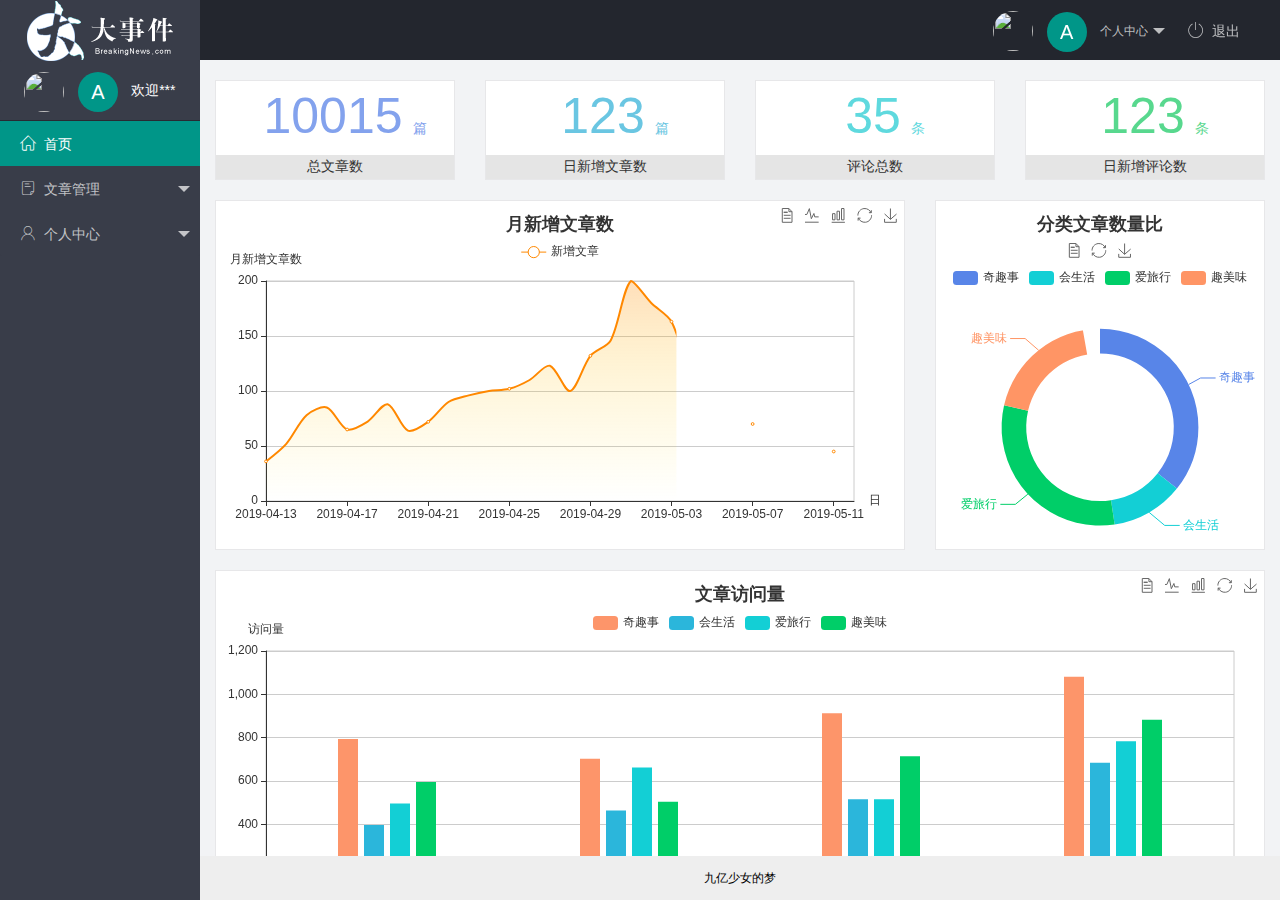
==== index.html @ 02c89bdb "初始化" ====
<!DOCTYPE html>
<html lang="en">

<head>
    <meta charset="UTF-8" />
    <meta http-equiv="X-UA-Compatible" content="IE=edge" />
    <meta name="viewport" content="width=device-width, initial-scale=1.0" />
    <title>Document</title>
    <link rel="stylesheet" href="/assets/lib/layui/css/layui.css" />
    <link rel="stylesheet" href="/assets/fonts/iconfont.css">
    <link rel="stylesheet" href="/assets/css/index.css">
</head>

<body>
    <div class="layui-layout layui-layout-admin">
        <div class="layui-header">
            <div class="layui-logo layui-hide-xs layui-bg-black">
                <img src="/assets/images/logo.png" alt="" />
            </div>

            <ul class="layui-nav layui-layout-right">
                <li class="layui-nav-item layui-hide layui-show-md-inline-block">
                    <!-- 右侧导航栏上面头像 -->
                    <a href="javascript:;" class="userinfo">
                        <img src="http://t.cn/RCzsdCq" class="layui-nav-img" />
                        <span class="text-avatar">A</span> 个人中心
                    </a>

                    <dl class="layui-nav-child">
                        <dd><a href="/user/user_info.html" target="fm">基本资料</a></dd>
                        <dd><a href="/user/user_avatar.html" target="fm">更换头像</a></dd>
                        <dd><a href="/user/user_pwd.html" target="fm">重置密码</a></dd>
                    </dl>
                </li>
                <li class="layui-nav-item" lay-header-event="menuRight" lay-unselect>
                    <a href="javascript:;" id="btnLogout"><span class="iconfont icon-tuichu"></span>退出</a>
                </li>
            </ul>
        </div>

        <div class="layui-side layui-bg-black">
            <div class="layui-side-scroll">
                <!-- 左侧导航区域（可配合layui已有的垂直导航） -->
                <ul class="layui-nav layui-nav-tree" lay-shrink="all">
                    <!-- 左侧侧边栏上面头像 -->
                    <div class="userinfo">
                        <img src="http://t.cn/RCzsdCq" class="layui-nav-img" />
                        <span class="text-avatar">A</span>
                        <span id="welcome">欢迎***</span>
                    </div>
                    <li class="layui-nav-item layui-this">
                        <a href="/home/dashboard.html" target="fm"><span class="iconfont icon-home"></span>首页</a>
                    </li>
                    <li class="layui-nav-item">
                        <a class="" href="javascript:;"><span class="iconfont icon-16"></span>文章管理</a>
                        <dl class="layui-nav-child">
                            <dd><a href="javascript:;"><i class="layui-icon layui-icon-app"></i>文章类别</a></dd>
                            <dd><a href="javascript:;"><i class="layui-icon layui-icon-app"></i>文章列表</a></dd>
                            <dd><a href="javascript:;"><i class="layui-icon layui-icon-app"></i>发布文章</a></dd>
                        </dl>
                    </li>
                    <li class="layui-nav-item">
                        <a href="javascript:;"><span class="iconfont icon-user"></span>个人中心</a>
                        <dl class="layui-nav-child">
                            <dd><a href="./user/user_info.html" target="fm"><i
                                        class="layui-icon layui-icon-app"></i>基本资料</a></dd>
                            <dd><a href="./user/user_avatar.html" target="fm"><i
                                        class="layui-icon layui-icon-app"></i>更换头像</a></dd>
                            <dd><a href="./user/user_pwd.html" target="fm"><i
                                        class="layui-icon layui-icon-app"></i>重置密码</a></dd>
                        </dl>
                    </li>
                </ul>
            </div>
        </div>

        <div class="layui-body">
            <!-- 内容主体区域 -->
            <iframe name="fm" src="/home/dashboard.html" frameborder="0"></iframe>
        </div>

        <div class="layui-footer">
            <!-- 底部固定区域 -->
            九亿少女的梦
        </div>
    </div>
    <script src="/assets/lib/layui/layui.all.js"></script>
    <script src="/assets/lib/jquery.js"></script>
    <script src="/assets/js/baseAPI.js"></script>
    <script src="/assets/js/index.js"></script>
</body>

</html>
---- assets/lib/layui/css/layui.css ----
/** layui-v2.5.5 MIT License By https://www.layui.com */
 .layui-inline,img{display:inline-block;vertical-align:middle}h1,h2,h3,h4,h5,h6{font-weight:400}.layui-edge,.layui-header,.layui-inline,.layui-main{position:relative}.layui-body,.layui-edge,.layui-elip{overflow:hidden}.layui-btn,.layui-edge,.layui-inline,img{vertical-align:middle}.layui-btn,.layui-disabled,.layui-icon,.layui-unselect{-moz-user-select:none;-webkit-user-select:none;-ms-user-select:none}.layui-elip,.layui-form-checkbox span,.layui-form-pane .layui-form-label{text-overflow:ellipsis;white-space:nowrap}.layui-breadcrumb,.layui-tree-btnGroup{visibility:hidden}blockquote,body,button,dd,div,dl,dt,form,h1,h2,h3,h4,h5,h6,input,li,ol,p,pre,td,textarea,th,ul{margin:0;padding:0;-webkit-tap-highlight-color:rgba(0,0,0,0)}a:active,a:hover{outline:0}img{border:none}li{list-style:none}table{border-collapse:collapse;border-spacing:0}h4,h5,h6{font-size:100%}button,input,optgroup,option,select,textarea{font-family:inherit;font-size:inherit;font-style:inherit;font-weight:inherit;outline:0}pre{white-space:pre-wrap;white-space:-moz-pre-wrap;white-space:-pre-wrap;white-space:-o-pre-wrap;word-wrap:break-word}body{line-height:24px;font:14px Helvetica Neue,Helvetica,PingFang SC,Tahoma,Arial,sans-serif}hr{height:1px;margin:10px 0;border:0;clear:both}a{color:#333;text-decoration:none}a:hover{color:#777}a cite{font-style:normal;*cursor:pointer}.layui-border-box,.layui-border-box *{box-sizing:border-box}.layui-box,.layui-box *{box-sizing:content-box}.layui-clear{clear:both;*zoom:1}.layui-clear:after{content:'\20';clear:both;*zoom:1;display:block;height:0}.layui-inline{*display:inline;*zoom:1}.layui-edge{display:inline-block;width:0;height:0;border-width:6px;border-style:dashed;border-color:transparent}.layui-edge-top{top:-4px;border-bottom-color:#999;border-bottom-style:solid}.layui-edge-right{border-left-color:#999;border-left-style:solid}.layui-edge-bottom{top:2px;border-top-color:#999;border-top-style:solid}.layui-edge-left{border-right-color:#999;border-right-style:solid}.layui-disabled,.layui-disabled:hover{color:#d2d2d2!important;cursor:not-allowed!important}.layui-circle{border-radius:100%}.layui-show{display:block!important}.layui-hide{display:none!important}@font-face{font-family:layui-icon;src:url(../font/iconfont.eot?v=250);src:url(../font/iconfont.eot?v=250#iefix) format('embedded-opentype'),url(../font/iconfont.woff2?v=250) format('woff2'),url(../font/iconfont.woff?v=250) format('woff'),url(../font/iconfont.ttf?v=250) format('truetype'),url(../font/iconfont.svg?v=250#layui-icon) format('svg')}.layui-icon{font-family:layui-icon!important;font-size:16px;font-style:normal;-webkit-font-smoothing:antialiased;-moz-osx-font-smoothing:grayscale}.layui-icon-reply-fill:before{content:"\e611"}.layui-icon-set-fill:before{content:"\e614"}.layui-icon-menu-fill:before{content:"\e60f"}.layui-icon-search:before{content:"\e615"}.layui-icon-share:before{content:"\e641"}.layui-icon-set-sm:before{content:"\e620"}.layui-icon-engine:before{content:"\e628"}.layui-icon-close:before{content:"\1006"}.layui-icon-close-fill:before{content:"\1007"}.layui-icon-chart-screen:before{content:"\e629"}.layui-icon-star:before{content:"\e600"}.layui-icon-circle-dot:before{content:"\e617"}.layui-icon-chat:before{content:"\e606"}.layui-icon-release:before{content:"\e609"}.layui-icon-list:before{content:"\e60a"}.layui-icon-chart:before{content:"\e62c"}.layui-icon-ok-circle:before{content:"\1005"}.layui-icon-layim-theme:before{content:"\e61b"}.layui-icon-table:before{content:"\e62d"}.layui-icon-right:before{content:"\e602"}.layui-icon-left:before{content:"\e603"}.layui-icon-cart-simple:before{content:"\e698"}.layui-icon-face-cry:before{content:"\e69c"}.layui-icon-face-smile:before{content:"\e6af"}.layui-icon-survey:before{content:"\e6b2"}.layui-icon-tree:before{content:"\e62e"}.layui-icon-upload-circle:before{content:"\e62f"}.layui-icon-add-circle:before{content:"\e61f"}.layui-icon-download-circle:before{content:"\e601"}.layui-icon-templeate-1:before{content:"\e630"}.layui-icon-util:before{content:"\e631"}.layui-icon-face-surprised:before{content:"\e664"}.layui-icon-edit:before{content:"\e642"}.layui-icon-speaker:before{content:"\e645"}.layui-icon-down:before{content:"\e61a"}.layui-icon-file:before{content:"\e621"}.layui-icon-layouts:before{content:"\e632"}.layui-icon-rate-half:before{content:"\e6c9"}.layui-icon-add-circle-fine:before{content:"\e608"}.layui-icon-prev-circle:before{content:"\e633"}.layui-icon-read:before{content:"\e705"}.layui-icon-404:before{content:"\e61c"}.layui-icon-carousel:before{content:"\e634"}.layui-icon-help:before{content:"\e607"}.layui-icon-code-circle:before{content:"\e635"}.layui-icon-water:before{content:"\e636"}.layui-icon-username:before{content:"\e66f"}.layui-icon-find-fill:before{content:"\e670"}.layui-icon-about:before{content:"\e60b"}.layui-icon-location:before{content:"\e715"}.layui-icon-up:before{content:"\e619"}.layui-icon-pause:before{content:"\e651"}.layui-icon-date:before{content:"\e637"}.layui-icon-layim-uploadfile:before{content:"\e61d"}.layui-icon-delete:before{content:"\e640"}.layui-icon-play:before{content:"\e652"}.layui-icon-top:before{content:"\e604"}.layui-icon-friends:before{content:"\e612"}.layui-icon-refresh-3:before{content:"\e9aa"}.layui-icon-ok:before{content:"\e605"}.layui-icon-layer:before{content:"\e638"}.layui-icon-face-smile-fine:before{content:"\e60c"}.layui-icon-dollar:before{content:"\e659"}.layui-icon-group:before{content:"\e613"}.layui-icon-layim-download:before{content:"\e61e"}.layui-icon-picture-fine:before{content:"\e60d"}.layui-icon-link:before{content:"\e64c"}.layui-icon-diamond:before{content:"\e735"}.layui-icon-log:before{content:"\e60e"}.layui-icon-rate-solid:before{content:"\e67a"}.layui-icon-fonts-del:before{content:"\e64f"}.layui-icon-unlink:before{content:"\e64d"}.layui-icon-fonts-clear:before{content:"\e639"}.layui-icon-triangle-r:before{content:"\e623"}.layui-icon-circle:before{content:"\e63f"}.layui-icon-radio:before{content:"\e643"}.layui-icon-align-center:before{content:"\e647"}.layui-icon-align-right:before{content:"\e648"}.layui-icon-align-left:before{content:"\e649"}.layui-icon-loading-1:before{content:"\e63e"}.layui-icon-return:before{content:"\e65c"}.layui-icon-fonts-strong:before{content:"\e62b"}.layui-icon-upload:before{content:"\e67c"}.layui-icon-dialogue:before{content:"\e63a"}.layui-icon-video:before{content:"\e6ed"}.layui-icon-headset:before{content:"\e6fc"}.layui-icon-cellphone-fine:before{content:"\e63b"}.layui-icon-add-1:before{content:"\e654"}.layui-icon-face-smile-b:before{content:"\e650"}.layui-icon-fonts-html:before{content:"\e64b"}.layui-icon-form:before{content:"\e63c"}.layui-icon-cart:before{content:"\e657"}.layui-icon-camera-fill:before{content:"\e65d"}.layui-icon-tabs:before{content:"\e62a"}.layui-icon-fonts-code:before{content:"\e64e"}.layui-icon-fire:before{content:"\e756"}.layui-icon-set:before{content:"\e716"}.layui-icon-fonts-u:before{content:"\e646"}.layui-icon-triangle-d:before{content:"\e625"}.layui-icon-tips:before{content:"\e702"}.layui-icon-picture:before{content:"\e64a"}.layui-icon-more-vertical:before{content:"\e671"}.layui-icon-flag:before{content:"\e66c"}.layui-icon-loading:before{content:"\e63d"}.layui-icon-fonts-i:before{content:"\e644"}.layui-icon-refresh-1:before{content:"\e666"}.layui-icon-rmb:before{content:"\e65e"}.layui-icon-home:before{content:"\e68e"}.layui-icon-user:before{content:"\e770"}.layui-icon-notice:before{content:"\e667"}.layui-icon-login-weibo:before{content:"\e675"}.layui-icon-voice:before{content:"\e688"}.layui-icon-upload-drag:before{content:"\e681"}.layui-icon-login-qq:before{content:"\e676"}.layui-icon-snowflake:before{content:"\e6b1"}.layui-icon-file-b:before{content:"\e655"}.layui-icon-template:before{content:"\e663"}.layui-icon-auz:before{content:"\e672"}.layui-icon-console:before{content:"\e665"}.layui-icon-app:before{content:"\e653"}.layui-icon-prev:before{content:"\e65a"}.layui-icon-website:before{content:"\e7ae"}.layui-icon-next:before{content:"\e65b"}.layui-icon-component:before{content:"\e857"}.layui-icon-more:before{content:"\e65f"}.layui-icon-login-wechat:before{content:"\e677"}.layui-icon-shrink-right:before{content:"\e668"}.layui-icon-spread-left:before{content:"\e66b"}.layui-icon-camera:before{content:"\e660"}.layui-icon-note:before{content:"\e66e"}.layui-icon-refresh:before{content:"\e669"}.layui-icon-female:before{content:"\e661"}.layui-icon-male:before{content:"\e662"}.layui-icon-password:before{content:"\e673"}.layui-icon-senior:before{content:"\e674"}.layui-icon-theme:before{content:"\e66a"}.layui-icon-tread:before{content:"\e6c5"}.layui-icon-praise:before{content:"\e6c6"}.layui-icon-star-fill:before{content:"\e658"}.layui-icon-rate:before{content:"\e67b"}.layui-icon-template-1:before{content:"\e656"}.layui-icon-vercode:before{content:"\e679"}.layui-icon-cellphone:before{content:"\e678"}.layui-icon-screen-full:before{content:"\e622"}.layui-icon-screen-restore:before{content:"\e758"}.layui-icon-cols:before{content:"\e610"}.layui-icon-export:before{content:"\e67d"}.layui-icon-print:before{content:"\e66d"}.layui-icon-slider:before{content:"\e714"}.layui-icon-addition:before{content:"\e624"}.layui-icon-subtraction:before{content:"\e67e"}.layui-icon-service:before{content:"\e626"}.layui-icon-transfer:before{content:"\e691"}.layui-main{width:1140px;margin:0 auto}.layui-header{z-index:1000;height:60px}.layui-header a:hover{transition:all .5s;-webkit-transition:all .5s}.layui-side{position:fixed;left:0;top:0;bottom:0;z-index:999;width:200px;overflow-x:hidden}.layui-side-scroll{position:relative;width:220px;height:100%;overflow-x:hidden}.layui-body{position:absolute;left:200px;right:0;top:0;bottom:0;z-index:998;width:auto;overflow-y:auto;box-sizing:border-box}.layui-layout-body{overflow:hidden}.layui-layout-admin .layui-header{background-color:#23262E}.layui-layout-admin .layui-side{top:60px;width:200px;overflow-x:hidden}.layui-layout-admin .layui-body{position:fixed;top:60px;bottom:44px}.layui-layout-admin .layui-main{width:auto;margin:0 15px}.layui-layout-admin .layui-footer{position:fixed;left:200px;right:0;bottom:0;height:44px;line-height:44px;padding:0 15px;background-color:#eee}.layui-layout-admin .layui-logo{position:absolute;left:0;top:0;width:200px;height:100%;line-height:60px;text-align:center;color:#009688;font-size:16px}.layui-layout-admin .layui-header .layui-nav{background:0 0}.layui-layout-left{position:absolute!important;left:200px;top:0}.layui-layout-right{position:absolute!important;right:0;top:0}.layui-container{position:relative;margin:0 auto;padding:0 15px;box-sizing:border-box}.layui-fluid{position:relative;margin:0 auto;padding:0 15px}.layui-row:after,.layui-row:before{content:'';display:block;clear:both}.layui-col-lg1,.layui-col-lg10,.layui-col-lg11,.layui-col-lg12,.layui-col-lg2,.layui-col-lg3,.layui-col-lg4,.layui-col-lg5,.layui-col-lg6,.layui-col-lg7,.layui-col-lg8,.layui-col-lg9,.layui-col-md1,.layui-col-md10,.layui-col-md11,.layui-col-md12,.layui-col-md2,.layui-col-md3,.layui-col-md4,.layui-col-md5,.layui-col-md6,.layui-col-md7,.layui-col-md8,.layui-col-md9,.layui-col-sm1,.layui-col-sm10,.layui-col-sm11,.layui-col-sm12,.layui-col-sm2,.layui-col-sm3,.layui-col-sm4,.layui-col-sm5,.layui-col-sm6,.layui-col-sm7,.layui-col-sm8,.layui-col-sm9,.layui-col-xs1,.layui-col-xs10,.layui-col-xs11,.layui-col-xs12,.layui-col-xs2,.layui-col-xs3,.layui-col-xs4,.layui-col-xs5,.layui-col-xs6,.layui-col-xs7,.layui-col-xs8,.layui-col-xs9{position:relative;display:block;box-sizing:border-box}.layui-col-xs1,.layui-col-xs10,.layui-col-xs11,.layui-col-xs12,.layui-col-xs2,.layui-col-xs3,.layui-col-xs4,.layui-col-xs5,.layui-col-xs6,.layui-col-xs7,.layui-col-xs8,.layui-col-xs9{float:left}.layui-col-xs1{width:8.33333333%}.layui-col-xs2{width:16.66666667%}.layui-col-xs3{width:25%}.layui-col-xs4{width:33.33333333%}.layui-col-xs5{width:41.66666667%}.layui-col-xs6{width:50%}.layui-col-xs7{width:58.33333333%}.layui-col-xs8{width:66.66666667%}.layui-col-xs9{width:75%}.layui-col-xs10{width:83.33333333%}.layui-col-xs11{width:91.66666667%}.layui-col-xs12{width:100%}.layui-col-xs-offset1{margin-left:8.33333333%}.layui-col-xs-offset2{margin-left:16.66666667%}.layui-col-xs-offset3{margin-left:25%}.layui-col-xs-offset4{margin-left:33.33333333%}.layui-col-xs-offset5{margin-left:41.66666667%}.layui-col-xs-offset6{margin-left:50%}.layui-col-xs-offset7{margin-left:58.33333333%}.layui-col-xs-offset8{margin-left:66.66666667%}.layui-col-xs-offset9{margin-left:75%}.layui-col-xs-offset10{margin-left:83.33333333%}.layui-col-xs-offset11{margin-left:91.66666667%}.layui-col-xs-offset12{margin-left:100%}@media screen and (max-width:768px){.layui-hide-xs{display:none!important}.layui-show-xs-block{display:block!important}.layui-show-xs-inline{display:inline!important}.layui-show-xs-inline-block{display:inline-block!important}}@media screen and (min-width:768px){.layui-container{width:750px}.layui-hide-sm{display:none!important}.layui-show-sm-block{display:block!important}.layui-show-sm-inline{display:inline!important}.layui-show-sm-inline-block{display:inline-block!important}.layui-col-sm1,.layui-col-sm10,.layui-col-sm11,.layui-col-sm12,.layui-col-sm2,.layui-col-sm3,.layui-col-sm4,.layui-col-sm5,.layui-col-sm6,.layui-col-sm7,.layui-col-sm8,.layui-col-sm9{float:left}.layui-col-sm1{width:8.33333333%}.layui-col-sm2{width:16.66666667%}.layui-col-sm3{width:25%}.layui-col-sm4{width:33.33333333%}.layui-col-sm5{width:41.66666667%}.layui-col-sm6{width:50%}.layui-col-sm7{width:58.33333333%}.layui-col-sm8{width:66.66666667%}.layui-col-sm9{width:75%}.layui-col-sm10{width:83.33333333%}.layui-col-sm11{width:91.66666667%}.layui-col-sm12{width:100%}.layui-col-sm-offset1{margin-left:8.33333333%}.layui-col-sm-offset2{margin-left:16.66666667%}.layui-col-sm-offset3{margin-left:25%}.layui-col-sm-offset4{margin-left:33.33333333%}.layui-col-sm-offset5{margin-left:41.66666667%}.layui-col-sm-offset6{margin-left:50%}.layui-col-sm-offset7{margin-left:58.33333333%}.layui-col-sm-offset8{margin-left:66.66666667%}.layui-col-sm-offset9{margin-left:75%}.layui-col-sm-offset10{margin-left:83.33333333%}.layui-col-sm-offset11{margin-left:91.66666667%}.layui-col-sm-offset12{margin-left:100%}}@media screen and (min-width:992px){.layui-container{width:970px}.layui-hide-md{display:none!important}.layui-show-md-block{display:block!important}.layui-show-md-inline{display:inline!important}.layui-show-md-inline-block{display:inline-block!important}.layui-col-md1,.layui-col-md10,.layui-col-md11,.layui-col-md12,.layui-col-md2,.layui-col-md3,.layui-col-md4,.layui-col-md5,.layui-col-md6,.layui-col-md7,.layui-col-md8,.layui-col-md9{float:left}.layui-col-md1{width:8.33333333%}.layui-col-md2{width:16.66666667%}.layui-col-md3{width:25%}.layui-col-md4{width:33.33333333%}.layui-col-md5{width:41.66666667%}.layui-col-md6{width:50%}.layui-col-md7{width:58.33333333%}.layui-col-md8{width:66.66666667%}.layui-col-md9{width:75%}.layui-col-md10{width:83.33333333%}.layui-col-md11{width:91.66666667%}.layui-col-md12{width:100%}.layui-col-md-offset1{margin-left:8.33333333%}.layui-col-md-offset2{margin-left:16.66666667%}.layui-col-md-offset3{margin-left:25%}.layui-col-md-offset4{margin-left:33.33333333%}.layui-col-md-offset5{margin-left:41.66666667%}.layui-col-md-offset6{margin-left:50%}.layui-col-md-offset7{margin-left:58.33333333%}.layui-col-md-offset8{margin-left:66.66666667%}.layui-col-md-offset9{margin-left:75%}.layui-col-md-offset10{margin-left:83.33333333%}.layui-col-md-offset11{margin-left:91.66666667%}.layui-col-md-offset12{margin-left:100%}}@media screen and (min-width:1200px){.layui-container{width:1170px}.layui-hide-lg{display:none!important}.layui-show-lg-block{display:block!important}.layui-show-lg-inline{display:inline!important}.layui-show-lg-inline-block{display:inline-block!important}.layui-col-lg1,.layui-col-lg10,.layui-col-lg11,.layui-col-lg12,.layui-col-lg2,.layui-col-lg3,.layui-col-lg4,.layui-col-lg5,.layui-col-lg6,.layui-col-lg7,.layui-col-lg8,.layui-col-lg9{float:left}.layui-col-lg1{width:8.33333333%}.layui-col-lg2{width:16.66666667%}.layui-col-lg3{width:25%}.layui-col-lg4{width:33.33333333%}.layui-col-lg5{width:41.66666667%}.layui-col-lg6{width:50%}.layui-col-lg7{width:58.33333333%}.layui-col-lg8{width:66.66666667%}.layui-col-lg9{width:75%}.layui-col-lg10{width:83.33333333%}.layui-col-lg11{width:91.66666667%}.layui-col-lg12{width:100%}.layui-col-lg-offset1{margin-left:8.33333333%}.layui-col-lg-offset2{margin-left:16.66666667%}.layui-col-lg-offset3{margin-left:25%}.layui-col-lg-offset4{margin-left:33.33333333%}.layui-col-lg-offset5{margin-left:41.66666667%}.layui-col-lg-offset6{margin-left:50%}.layui-col-lg-offset7{margin-left:58.33333333%}.layui-col-lg-offset8{margin-left:66.66666667%}.layui-col-lg-offset9{margin-left:75%}.layui-col-lg-offset10{margin-left:83.33333333%}.layui-col-lg-offset11{margin-left:91.66666667%}.layui-col-lg-offset12{margin-left:100%}}.layui-col-space1{margin:-.5px}.layui-col-space1>*{padding:.5px}.layui-col-space3{margin:-1.5px}.layui-col-space3>*{padding:1.5px}.layui-col-space5{margin:-2.5px}.layui-col-space5>*{padding:2.5px}.layui-col-space8{margin:-3.5px}.layui-col-space8>*{padding:3.5px}.layui-col-space10{margin:-5px}.layui-col-space10>*{padding:5px}.layui-col-space12{margin:-6px}.layui-col-space12>*{padding:6px}.layui-col-space15{margin:-7.5px}.layui-col-space15>*{padding:7.5px}.layui-col-space18{margin:-9px}.layui-col-space18>*{padding:9px}.layui-col-space20{margin:-10px}.layui-col-space20>*{padding:10px}.layui-col-space22{margin:-11px}.layui-col-space22>*{padding:11px}.layui-col-space25{margin:-12.5px}.layui-col-space25>*{padding:12.5px}.layui-col-space30{margin:-15px}.layui-col-space30>*{padding:15px}.layui-btn,.layui-input,.layui-select,.layui-textarea,.layui-upload-button{outline:0;-webkit-appearance:none;transition:all .3s;-webkit-transition:all .3s;box-sizing:border-box}.layui-elem-quote{margin-bottom:10px;padding:15px;line-height:22px;border-left:5px solid #009688;border-radius:0 2px 2px 0;background-color:#f2f2f2}.layui-quote-nm{border-style:solid;border-width:1px 1px 1px 5px;background:0 0}.layui-elem-field{margin-bottom:10px;padding:0;border-width:1px;border-style:solid}.layui-elem-field legend{margin-left:20px;padding:0 10px;font-size:20px;font-weight:300}.layui-field-title{margin:10px 0 20px;border-width:1px 0 0}.layui-field-box{padding:10px 15px}.layui-field-title .layui-field-box{padding:10px 0}.layui-progress{position:relative;height:6px;border-radius:20px;background-color:#e2e2e2}.layui-progress-bar{position:absolute;left:0;top:0;width:0;max-width:100%;height:6px;border-radius:20px;text-align:right;background-color:#5FB878;transition:all .3s;-webkit-transition:all .3s}.layui-progress-big,.layui-progress-big .layui-progress-bar{height:18px;line-height:18px}.layui-progress-text{position:relative;top:-20px;line-height:18px;font-size:12px;color:#666}.layui-progress-big .layui-progress-text{position:static;padding:0 10px;color:#fff}.layui-collapse{border-width:1px;border-style:solid;border-radius:2px}.layui-colla-content,.layui-colla-item{border-top-width:1px;border-top-style:solid}.layui-colla-item:first-child{border-top:none}.layui-colla-title{position:relative;height:42px;line-height:42px;padding:0 15px 0 35px;color:#333;background-color:#f2f2f2;cursor:pointer;font-size:14px;overflow:hidden}.layui-colla-content{display:none;padding:10px 15px;line-height:22px;color:#666}.layui-colla-icon{position:absolute;left:15px;top:0;font-size:14px}.layui-card{margin-bottom:15px;border-radius:2px;background-color:#fff;box-shadow:0 1px 2px 0 rgba(0,0,0,.05)}.layui-card:last-child{margin-bottom:0}.layui-card-header{position:relative;height:42px;line-height:42px;padding:0 15px;border-bottom:1px solid #f6f6f6;color:#333;border-radius:2px 2px 0 0;font-size:14px}.layui-bg-black,.layui-bg-blue,.layui-bg-cyan,.layui-bg-green,.layui-bg-orange,.layui-bg-red{color:#fff!important}.layui-card-body{position:relative;padding:10px 15px;line-height:24px}.layui-card-body[pad15]{padding:15px}.layui-card-body[pad20]{padding:20px}.layui-card-body .layui-table{margin:5px 0}.layui-card .layui-tab{margin:0}.layui-panel-window{position:relative;padding:15px;border-radius:0;border-top:5px solid #E6E6E6;background-color:#fff}.layui-auxiliar-moving{position:fixed;left:0;right:0;top:0;bottom:0;width:100%;height:100%;background:0 0;z-index:9999999999}.layui-form-label,.layui-form-mid,.layui-form-select,.layui-input-block,.layui-input-inline,.layui-textarea{position:relative}.layui-bg-red{background-color:#FF5722!important}.layui-bg-orange{background-color:#FFB800!important}.layui-bg-green{background-color:#009688!important}.layui-bg-cyan{background-color:#2F4056!important}.layui-bg-blue{background-color:#1E9FFF!important}.layui-bg-black{background-color:#393D49!important}.layui-bg-gray{background-color:#eee!important;color:#666!important}.layui-badge-rim,.layui-colla-content,.layui-colla-item,.layui-collapse,.layui-elem-field,.layui-form-pane .layui-form-item[pane],.layui-form-pane .layui-form-label,.layui-input,.layui-layedit,.layui-layedit-tool,.layui-quote-nm,.layui-select,.layui-tab-bar,.layui-tab-card,.layui-tab-title,.layui-tab-title .layui-this:after,.layui-textarea{border-color:#e6e6e6}.layui-timeline-item:before,hr{background-color:#e6e6e6}.layui-text{line-height:22px;font-size:14px;color:#666}.layui-text h1,.layui-text h2,.layui-text h3{font-weight:500;color:#333}.layui-text h1{font-size:30px}.layui-text h2{font-size:24px}.layui-text h3{font-size:18px}.layui-text a:not(.layui-btn){color:#01AAED}.layui-text a:not(.layui-btn):hover{text-decoration:underline}.layui-text ul{padding:5px 0 5px 15px}.layui-text ul li{margin-top:5px;list-style-type:disc}.layui-text em,.layui-word-aux{color:#999!important;padding:0 5px!important}.layui-btn{display:inline-block;height:38px;line-height:38px;padding:0 18px;background-color:#009688;color:#fff;white-space:nowrap;text-align:center;font-size:14px;border:none;border-radius:2px;cursor:pointer}.layui-btn:hover{opacity:.8;filter:alpha(opacity=80);color:#fff}.layui-btn:active{opacity:1;filter:alpha(opacity=100)}.layui-btn+.layui-btn{margin-left:10px}.layui-btn-container{font-size:0}.layui-btn-container .layui-btn{margin-right:10px;margin-bottom:10px}.layui-btn-container .layui-btn+.layui-btn{margin-left:0}.layui-table .layui-btn-container .layui-btn{margin-bottom:9px}.layui-btn-radius{border-radius:100px}.layui-btn .layui-icon{margin-right:3px;font-size:18px;vertical-align:bottom;vertical-align:middle\9}.layui-btn-primary{border:1px solid #C9C9C9;background-color:#fff;color:#555}.layui-btn-primary:hover{border-color:#009688;color:#333}.layui-btn-normal{background-color:#1E9FFF}.layui-btn-warm{background-color:#FFB800}.layui-btn-danger{background-color:#FF5722}.layui-btn-checked{background-color:#5FB878}.layui-btn-disabled,.layui-btn-disabled:active,.layui-btn-disabled:hover{border:1px solid #e6e6e6;background-color:#FBFBFB;color:#C9C9C9;cursor:not-allowed;opacity:1}.layui-btn-lg{height:44px;line-height:44px;padding:0 25px;font-size:16px}.layui-btn-sm{height:30px;line-height:30px;padding:0 10px;font-size:12px}.layui-btn-sm i{font-size:16px!important}.layui-btn-xs{height:22px;line-height:22px;padding:0 5px;font-size:12px}.layui-btn-xs i{font-size:14px!important}.layui-btn-group{display:inline-block;vertical-align:middle;font-size:0}.layui-btn-group .layui-btn{margin-left:0!important;margin-right:0!important;border-left:1px solid rgba(255,255,255,.5);border-radius:0}.layui-btn-group .layui-btn-primary{border-left:none}.layui-btn-group .layui-btn-primary:hover{border-color:#C9C9C9;color:#009688}.layui-btn-group .layui-btn:first-child{border-left:none;border-radius:2px 0 0 2px}.layui-btn-group .layui-btn-primary:first-child{border-left:1px solid #c9c9c9}.layui-btn-group .layui-btn:last-child{border-radius:0 2px 2px 0}.layui-btn-group .layui-btn+.layui-btn{margin-left:0}.layui-btn-group+.layui-btn-group{margin-left:10px}.layui-btn-fluid{width:100%}.layui-input,.layui-select,.layui-textarea{height:38px;line-height:1.3;line-height:38px\9;border-width:1px;border-style:solid;background-color:#fff;border-radius:2px}.layui-input::-webkit-input-placeholder,.layui-select::-webkit-input-placeholder,.layui-textarea::-webkit-input-placeholder{line-height:1.3}.layui-input,.layui-textarea{display:block;width:100%;padding-left:10px}.layui-input:hover,.layui-textarea:hover{border-color:#D2D2D2!important}.layui-input:focus,.layui-textarea:focus{border-color:#C9C9C9!important}.layui-textarea{min-height:100px;height:auto;line-height:20px;padding:6px 10px;resize:vertical}.layui-select{padding:0 10px}.layui-form input[type=checkbox],.layui-form input[type=radio],.layui-form select{display:none}.layui-form [lay-ignore]{display:initial}.layui-form-item{margin-bottom:15px;clear:both;*zoom:1}.layui-form-item:after{content:'\20';clear:both;*zoom:1;display:block;height:0}.layui-form-label{float:left;display:block;padding:9px 15px;width:80px;font-weight:400;line-height:20px;text-align:right}.layui-form-label-col{display:block;float:none;padding:9px 0;line-height:20px;text-align:left}.layui-form-item .layui-inline{margin-bottom:5px;margin-right:10px}.layui-input-block{margin-left:110px;min-height:36px}.layui-input-inline{display:inline-block;vertical-align:middle}.layui-form-item .layui-input-inline{float:left;width:190px;margin-right:10px}.layui-form-text .layui-input-inline{width:auto}.layui-form-mid{float:left;display:block;padding:9px 0!important;line-height:20px;margin-right:10px}.layui-form-danger+.layui-form-select .layui-input,.layui-form-danger:focus{border-color:#FF5722!important}.layui-form-select .layui-input{padding-right:30px;cursor:pointer}.layui-form-select .layui-edge{position:absolute;right:10px;top:50%;margin-top:-3px;cursor:pointer;border-width:6px;border-top-color:#c2c2c2;border-top-style:solid;transition:all .3s;-webkit-transition:all .3s}.layui-form-select dl{display:none;position:absolute;left:0;top:42px;padding:5px 0;z-index:899;min-width:100%;border:1px solid #d2d2d2;max-height:300px;overflow-y:auto;background-color:#fff;border-radius:2px;box-shadow:0 2px 4px rgba(0,0,0,.12);box-sizing:border-box}.layui-form-select dl dd,.layui-form-select dl dt{padding:0 10px;line-height:36px;white-space:nowrap;overflow:hidden;text-overflow:ellipsis}.layui-form-select dl dt{font-size:12px;color:#999}.layui-form-select dl dd{cursor:pointer}.layui-form-select dl dd:hover{background-color:#f2f2f2;-webkit-transition:.5s all;transition:.5s all}.layui-form-select .layui-select-group dd{padding-left:20px}.layui-form-select dl dd.layui-select-tips{padding-left:10px!important;color:#999}.layui-form-select dl dd.layui-this{background-color:#5FB878;color:#fff}.layui-form-checkbox,.layui-form-select dl dd.layui-disabled{background-color:#fff}.layui-form-selected dl{display:block}.layui-form-checkbox,.layui-form-checkbox *,.layui-form-switch{display:inline-block;vertical-align:middle}.layui-form-selected .layui-edge{margin-top:-9px;-webkit-transform:rotate(180deg);transform:rotate(180deg);margin-top:-3px\9}:root .layui-form-selected .layui-edge{margin-top:-9px\0/IE9}.layui-form-selectup dl{top:auto;bottom:42px}.layui-select-none{margin:5px 0;text-align:center;color:#999}.layui-select-disabled .layui-disabled{border-color:#eee!important}.layui-select-disabled .layui-edge{border-top-color:#d2d2d2}.layui-form-checkbox{position:relative;height:30px;line-height:30px;margin-right:10px;padding-right:30px;cursor:pointer;font-size:0;-webkit-transition:.1s linear;transition:.1s linear;box-sizing:border-box}.layui-form-checkbox span{padding:0 10px;height:100%;font-size:14px;border-radius:2px 0 0 2px;background-color:#d2d2d2;color:#fff;overflow:hidden}.layui-form-checkbox:hover span{background-color:#c2c2c2}.layui-form-checkbox i{position:absolute;right:0;top:0;width:30px;height:28px;border:1px solid #d2d2d2;border-left:none;border-radius:0 2px 2px 0;color:#fff;font-size:20px;text-align:center}.layui-form-checkbox:hover i{border-color:#c2c2c2;color:#c2c2c2}.layui-form-checked,.layui-form-checked:hover{border-color:#5FB878}.layui-form-checked span,.layui-form-checked:hover span{background-color:#5FB878}.layui-form-checked i,.layui-form-checked:hover i{color:#5FB878}.layui-form-item .layui-form-checkbox{margin-top:4px}.layui-form-checkbox[lay-skin=primary]{height:auto!important;line-height:normal!important;min-width:18px;min-height:18px;border:none!important;margin-right:0;padding-left:28px;padding-right:0;background:0 0}.layui-form-checkbox[lay-skin=primary] span{padding-left:0;padding-right:15px;line-height:18px;background:0 0;color:#666}.layui-form-checkbox[lay-skin=primary] i{right:auto;left:0;width:16px;height:16px;line-height:16px;border:1px solid #d2d2d2;font-size:12px;border-radius:2px;background-color:#fff;-webkit-transition:.1s linear;transition:.1s linear}.layui-form-checkbox[lay-skin=primary]:hover i{border-color:#5FB878;color:#fff}.layui-form-checked[lay-skin=primary] i{border-color:#5FB878!important;background-color:#5FB878;color:#fff}.layui-checkbox-disbaled[lay-skin=primary] span{background:0 0!important;color:#c2c2c2}.layui-checkbox-disbaled[lay-skin=primary]:hover i{border-color:#d2d2d2}.layui-form-item .layui-form-checkbox[lay-skin=primary]{margin-top:10px}.layui-form-switch{position:relative;height:22px;line-height:22px;min-width:35px;padding:0 5px;margin-top:8px;border:1px solid #d2d2d2;border-radius:20px;cursor:pointer;background-color:#fff;-webkit-transition:.1s linear;transition:.1s linear}.layui-form-switch i{position:absolute;left:5px;top:3px;width:16px;height:16px;border-radius:20px;background-color:#d2d2d2;-webkit-transition:.1s linear;transition:.1s linear}.layui-form-switch em{position:relative;top:0;width:25px;margin-left:21px;padding:0!important;text-align:center!important;color:#999!important;font-style:normal!important;font-size:12px}.layui-form-onswitch{border-color:#5FB878;background-color:#5FB878}.layui-checkbox-disbaled,.layui-checkbox-disbaled i{border-color:#e2e2e2!important}.layui-form-onswitch i{left:100%;margin-left:-21px;background-color:#fff}.layui-form-onswitch em{margin-left:5px;margin-right:21px;color:#fff!important}.layui-checkbox-disbaled span{background-color:#e2e2e2!important}.layui-checkbox-disbaled:hover i{color:#fff!important}[lay-radio]{display:none}.layui-form-radio,.layui-form-radio *{display:inline-block;vertical-align:middle}.layui-form-radio{line-height:28px;margin:6px 10px 0 0;padding-right:10px;cursor:pointer;font-size:0}.layui-form-radio *{font-size:14px}.layui-form-radio>i{margin-right:8px;font-size:22px;color:#c2c2c2}.layui-form-radio>i:hover,.layui-form-radioed>i{color:#5FB878}.layui-radio-disbaled>i{color:#e2e2e2!important}.layui-form-pane .layui-form-label{width:110px;padding:8px 15px;height:38px;line-height:20px;border-width:1px;border-style:solid;border-radius:2px 0 0 2px;text-align:center;background-color:#FBFBFB;overflow:hidden;box-sizing:border-box}.layui-form-pane .layui-input-inline{margin-left:-1px}.layui-form-pane .layui-input-block{margin-left:110px;left:-1px}.layui-form-pane .layui-input{border-radius:0 2px 2px 0}.layui-form-pane .layui-form-text .layui-form-label{float:none;width:100%;border-radius:2px;box-sizing:border-box;text-align:left}.layui-form-pane .layui-form-text .layui-input-inline{display:block;margin:0;top:-1px;clear:both}.layui-form-pane .layui-form-text .layui-input-block{margin:0;left:0;top:-1px}.layui-form-pane .layui-form-text .layui-textarea{min-height:100px;border-radius:0 0 2px 2px}.layui-form-pane .layui-form-checkbox{margin:4px 0 4px 10px}.layui-form-pane .layui-form-radio,.layui-form-pane .layui-form-switch{margin-top:6px;margin-left:10px}.layui-form-pane .layui-form-item[pane]{position:relative;border-width:1px;border-style:solid}.layui-form-pane .layui-form-item[pane] .layui-form-label{position:absolute;left:0;top:0;height:100%;border-width:0 1px 0 0}.layui-form-pane .layui-form-item[pane] .layui-input-inline{margin-left:110px}@media screen and (max-width:450px){.layui-form-item .layui-form-label{text-overflow:ellipsis;overflow:hidden;white-space:nowrap}.layui-form-item .layui-inline{display:block;margin-right:0;margin-bottom:20px;clear:both}.layui-form-item .layui-inline:after{content:'\20';clear:both;display:block;height:0}.layui-form-item .layui-input-inline{display:block;float:none;left:-3px;width:auto;margin:0 0 10px 112px}.layui-form-item .layui-input-inline+.layui-form-mid{margin-left:110px;top:-5px;padding:0}.layui-form-item .layui-form-checkbox{margin-right:5px;margin-bottom:5px}}.layui-layedit{border-width:1px;border-style:solid;border-radius:2px}.layui-layedit-tool{padding:3px 5px;border-bottom-width:1px;border-bottom-style:solid;font-size:0}.layedit-tool-fixed{position:fixed;top:0;border-top:1px solid #e2e2e2}.layui-layedit-tool .layedit-tool-mid,.layui-layedit-tool .layui-icon{display:inline-block;vertical-align:middle;text-align:center;font-size:14px}.layui-layedit-tool .layui-icon{position:relative;width:32px;height:30px;line-height:30px;margin:3px 5px;color:#777;cursor:pointer;border-radius:2px}.layui-layedit-tool .layui-icon:hover{color:#393D49}.layui-layedit-tool .layui-icon:active{color:#000}.layui-layedit-tool .layedit-tool-active{background-color:#e2e2e2;color:#000}.layui-layedit-tool .layui-disabled,.layui-layedit-tool .layui-disabled:hover{color:#d2d2d2;cursor:not-allowed}.layui-layedit-tool .layedit-tool-mid{width:1px;height:18px;margin:0 10px;background-color:#d2d2d2}.layedit-tool-html{width:50px!important;font-size:30px!important}.layedit-tool-b,.layedit-tool-code,.layedit-tool-help{font-size:16px!important}.layedit-tool-d,.layedit-tool-face,.layedit-tool-image,.layedit-tool-unlink{font-size:18px!important}.layedit-tool-image input{position:absolute;font-size:0;left:0;top:0;width:100%;height:100%;opacity:.01;filter:Alpha(opacity=1);cursor:pointer}.layui-layedit-iframe iframe{display:block;width:100%}#LAY_layedit_code{overflow:hidden}.layui-laypage{display:inline-block;*display:inline;*zoom:1;vertical-align:middle;margin:10px 0;font-size:0}.layui-laypage>a:first-child,.layui-laypage>a:first-child em{border-radius:2px 0 0 2px}.layui-laypage>a:last-child,.layui-laypage>a:last-child em{border-radius:0 2px 2px 0}.layui-laypage>:first-child{margin-left:0!important}.layui-laypage>:last-child{margin-right:0!important}.layui-laypage a,.layui-laypage button,.layui-laypage input,.layui-laypage select,.layui-laypage span{border:1px solid #e2e2e2}.layui-laypage a,.layui-laypage span{display:inline-block;*display:inline;*zoom:1;vertical-align:middle;padding:0 15px;height:28px;line-height:28px;margin:0 -1px 5px 0;background-color:#fff;color:#333;font-size:12px}.layui-flow-more a *,.layui-laypage input,.layui-table-view select[lay-ignore]{display:inline-block}.layui-laypage a:hover{color:#009688}.layui-laypage em{font-style:normal}.layui-laypage .layui-laypage-spr{color:#999;font-weight:700}.layui-laypage a{text-decoration:none}.layui-laypage .layui-laypage-curr{position:relative}.layui-laypage .layui-laypage-curr em{position:relative;color:#fff}.layui-laypage .layui-laypage-curr .layui-laypage-em{position:absolute;left:-1px;top:-1px;padding:1px;width:100%;height:100%;background-color:#009688}.layui-laypage-em{border-radius:2px}.layui-laypage-next em,.layui-laypage-prev em{font-family:Sim sun;font-size:16px}.layui-laypage .layui-laypage-count,.layui-laypage .layui-laypage-limits,.layui-laypage .layui-laypage-refresh,.layui-laypage .layui-laypage-skip{margin-left:10px;margin-right:10px;padding:0;border:none}.layui-laypage .layui-laypage-limits,.layui-laypage .layui-laypage-refresh{vertical-align:top}.layui-laypage .layui-laypage-refresh i{font-size:18px;cursor:pointer}.layui-laypage select{height:22px;padding:3px;border-radius:2px;cursor:pointer}.layui-laypage .layui-laypage-skip{height:30px;line-height:30px;color:#999}.layui-laypage button,.layui-laypage input{height:30px;line-height:30px;border-radius:2px;vertical-align:top;background-color:#fff;box-sizing:border-box}.layui-laypage input{width:40px;margin:0 10px;padding:0 3px;text-align:center}.layui-laypage input:focus,.layui-laypage select:focus{border-color:#009688!important}.layui-laypage button{margin-left:10px;padding:0 10px;cursor:pointer}.layui-table,.layui-table-view{margin:10px 0}.layui-flow-more{margin:10px 0;text-align:center;color:#999;font-size:14px}.layui-flow-more a{height:32px;line-height:32px}.layui-flow-more a *{vertical-align:top}.layui-flow-more a cite{padding:0 20px;border-radius:3px;background-color:#eee;color:#333;font-style:normal}.layui-flow-more a cite:hover{opacity:.8}.layui-flow-more a i{font-size:30px;color:#737383}.layui-table{width:100%;background-color:#fff;color:#666}.layui-table tr{transition:all .3s;-webkit-transition:all .3s}.layui-table th{text-align:left;font-weight:400}.layui-table tbody tr:hover,.layui-table thead tr,.layui-table-click,.layui-table-header,.layui-table-hover,.layui-table-mend,.layui-table-patch,.layui-table-tool,.layui-table-total,.layui-table-total tr,.layui-table[lay-even] tr:nth-child(even){background-color:#f2f2f2}.layui-table td,.layui-table th,.layui-table-col-set,.layui-table-fixed-r,.layui-table-grid-down,.layui-table-header,.layui-table-page,.layui-table-tips-main,.layui-table-tool,.layui-table-total,.layui-table-view,.layui-table[lay-skin=line],.layui-table[lay-skin=row]{border-width:1px;border-style:solid;border-color:#e6e6e6}.layui-table td,.layui-table th{position:relative;padding:9px 15px;min-height:20px;line-height:20px;font-size:14px}.layui-table[lay-skin=line] td,.layui-table[lay-skin=line] th{border-width:0 0 1px}.layui-table[lay-skin=row] td,.layui-table[lay-skin=row] th{border-width:0 1px 0 0}.layui-table[lay-skin=nob] td,.layui-table[lay-skin=nob] th{border:none}.layui-table img{max-width:100px}.layui-table[lay-size=lg] td,.layui-table[lay-size=lg] th{padding:15px 30px}.layui-table-view .layui-table[lay-size=lg] .layui-table-cell{height:40px;line-height:40px}.layui-table[lay-size=sm] td,.layui-table[lay-size=sm] th{font-size:12px;padding:5px 10px}.layui-table-view .layui-table[lay-size=sm] .layui-table-cell{height:20px;line-height:20px}.layui-table[lay-data]{display:none}.layui-table-box{position:relative;overflow:hidden}.layui-table-view .layui-table{position:relative;width:auto;margin:0}.layui-table-view .layui-table[lay-skin=line]{border-width:0 1px 0 0}.layui-table-view .layui-table[lay-skin=row]{border-width:0 0 1px}.layui-table-view .layui-table td,.layui-table-view .layui-table th{padding:5px 0;border-top:none;border-left:none}.layui-table-view .layui-table th.layui-unselect .layui-table-cell span{cursor:pointer}.layui-table-view .layui-table td{cursor:default}.layui-table-view .layui-table td[data-edit=text]{cursor:text}.layui-table-view .layui-form-checkbox[lay-skin=primary] i{width:18px;height:18px}.layui-table-view .layui-form-radio{line-height:0;padding:0}.layui-table-view .layui-form-radio>i{margin:0;font-size:20px}.layui-table-init{position:absolute;left:0;top:0;width:100%;height:100%;text-align:center;z-index:110}.layui-table-init .layui-icon{position:absolute;left:50%;top:50%;margin:-15px 0 0 -15px;font-size:30px;color:#c2c2c2}.layui-table-header{border-width:0 0 1px;overflow:hidden}.layui-table-header .layui-table{margin-bottom:-1px}.layui-table-tool .layui-inline[lay-event]{position:relative;width:26px;height:26px;padding:5px;line-height:16px;margin-right:10px;text-align:center;color:#333;border:1px solid #ccc;cursor:pointer;-webkit-transition:.5s all;transition:.5s all}.layui-table-tool .layui-inline[lay-event]:hover{border:1px solid #999}.layui-table-tool-temp{padding-right:120px}.layui-table-tool-self{position:absolute;right:17px;top:10px}.layui-table-tool .layui-table-tool-self .layui-inline[lay-event]{margin:0 0 0 10px}.layui-table-tool-panel{position:absolute;top:29px;left:-1px;padding:5px 0;min-width:150px;min-height:40px;border:1px solid #d2d2d2;text-align:left;overflow-y:auto;background-color:#fff;box-shadow:0 2px 4px rgba(0,0,0,.12)}.layui-table-cell,.layui-table-tool-panel li{overflow:hidden;text-overflow:ellipsis;white-space:nowrap}.layui-table-tool-panel li{padding:0 10px;line-height:30px;-webkit-transition:.5s all;transition:.5s all}.layui-table-tool-panel li .layui-form-checkbox[lay-skin=primary]{width:100%;padding-left:28px}.layui-table-tool-panel li:hover{background-color:#f2f2f2}.layui-table-tool-panel li .layui-form-checkbox[lay-skin=primary] i{position:absolute;left:0;top:0}.layui-table-tool-panel li .layui-form-checkbox[lay-skin=primary] span{padding:0}.layui-table-tool .layui-table-tool-self .layui-table-tool-panel{left:auto;right:-1px}.layui-table-col-set{position:absolute;right:0;top:0;width:20px;height:100%;border-width:0 0 0 1px;background-color:#fff}.layui-table-sort{width:10px;height:20px;margin-left:5px;cursor:pointer!important}.layui-table-sort .layui-edge{position:absolute;left:5px;border-width:5px}.layui-table-sort .layui-table-sort-asc{top:3px;border-top:none;border-bottom-style:solid;border-bottom-color:#b2b2b2}.layui-table-sort .layui-table-sort-asc:hover{border-bottom-color:#666}.layui-table-sort .layui-table-sort-desc{bottom:5px;border-bottom:none;border-top-style:solid;border-top-color:#b2b2b2}.layui-table-sort .layui-table-sort-desc:hover{border-top-color:#666}.layui-table-sort[lay-sort=asc] .layui-table-sort-asc{border-bottom-color:#000}.layui-table-sort[lay-sort=desc] .layui-table-sort-desc{border-top-color:#000}.layui-table-cell{height:28px;line-height:28px;padding:0 15px;position:relative;box-sizing:border-box}.layui-table-cell .layui-form-checkbox[lay-skin=primary]{top:-1px;padding:0}.layui-table-cell .layui-table-link{color:#01AAED}.laytable-cell-checkbox,.laytable-cell-numbers,.laytable-cell-radio,.laytable-cell-space{padding:0;text-align:center}.layui-table-body{position:relative;overflow:auto;margin-right:-1px;margin-bottom:-1px}.layui-table-body .layui-none{line-height:26px;padding:15px;text-align:center;color:#999}.layui-table-fixed{position:absolute;left:0;top:0;z-index:101}.layui-table-fixed .layui-table-body{overflow:hidden}.layui-table-fixed-l{box-shadow:0 -1px 8px rgba(0,0,0,.08)}.layui-table-fixed-r{left:auto;right:-1px;border-width:0 0 0 1px;box-shadow:-1px 0 8px rgba(0,0,0,.08)}.layui-table-fixed-r .layui-table-header{position:relative;overflow:visible}.layui-table-mend{position:absolute;right:-49px;top:0;height:100%;width:50px}.layui-table-tool{position:relative;z-index:890;width:100%;min-height:50px;line-height:30px;padding:10px 15px;border-width:0 0 1px}.layui-table-tool .layui-btn-container{margin-bottom:-10px}.layui-table-page,.layui-table-total{border-width:1px 0 0;margin-bottom:-1px;overflow:hidden}.layui-table-page{position:relative;width:100%;padding:7px 7px 0;height:41px;font-size:12px;white-space:nowrap}.layui-table-page>div{height:26px}.layui-table-page .layui-laypage{margin:0}.layui-table-page .layui-laypage a,.layui-table-page .layui-laypage span{height:26px;line-height:26px;margin-bottom:10px;border:none;background:0 0}.layui-table-page .layui-laypage a,.layui-table-page .layui-laypage span.layui-laypage-curr{padding:0 12px}.layui-table-page .layui-laypage span{margin-left:0;padding:0}.layui-table-page .layui-laypage .layui-laypage-prev{margin-left:-7px!important}.layui-table-page .layui-laypage .layui-laypage-curr .layui-laypage-em{left:0;top:0;padding:0}.layui-table-page .layui-laypage button,.layui-table-page .layui-laypage input{height:26px;line-height:26px}.layui-table-page .layui-laypage input{width:40px}.layui-table-page .layui-laypage button{padding:0 10px}.layui-table-page select{height:18px}.layui-table-patch .layui-table-cell{padding:0;width:30px}.layui-table-edit{position:absolute;left:0;top:0;width:100%;height:100%;padding:0 14px 1px;border-radius:0;box-shadow:1px 1px 20px rgba(0,0,0,.15)}.layui-table-edit:focus{border-color:#5FB878!important}select.layui-table-edit{padding:0 0 0 10px;border-color:#C9C9C9}.layui-table-view .layui-form-checkbox,.layui-table-view .layui-form-radio,.layui-table-view .layui-form-switch{top:0;margin:0;box-sizing:content-box}.layui-table-view .layui-form-checkbox{top:-1px;height:26px;line-height:26px}.layui-table-view .layui-form-checkbox i{height:26px}.layui-table-grid .layui-table-cell{overflow:visible}.layui-table-grid-down{position:absolute;top:0;right:0;width:26px;height:100%;padding:5px 0;border-width:0 0 0 1px;text-align:center;background-color:#fff;color:#999;cursor:pointer}.layui-table-grid-down .layui-icon{position:absolute;top:50%;left:50%;margin:-8px 0 0 -8px}.layui-table-grid-down:hover{background-color:#fbfbfb}body .layui-table-tips .layui-layer-content{background:0 0;padding:0;box-shadow:0 1px 6px rgba(0,0,0,.12)}.layui-table-tips-main{margin:-44px 0 0 -1px;max-height:150px;padding:8px 15px;font-size:14px;overflow-y:scroll;background-color:#fff;color:#666}.layui-table-tips-c{position:absolute;right:-3px;top:-13px;width:20px;height:20px;padding:3px;cursor:pointer;background-color:#666;border-radius:50%;color:#fff}.layui-table-tips-c:hover{background-color:#777}.layui-table-tips-c:before{position:relative;right:-2px}.layui-upload-file{display:none!important;opacity:.01;filter:Alpha(opacity=1)}.layui-upload-drag,.layui-upload-form,.layui-upload-wrap{display:inline-block}.layui-upload-list{margin:10px 0}.layui-upload-choose{padding:0 10px;color:#999}.layui-upload-drag{position:relative;padding:30px;border:1px dashed #e2e2e2;background-color:#fff;text-align:center;cursor:pointer;color:#999}.layui-upload-drag .layui-icon{font-size:50px;color:#009688}.layui-upload-drag[lay-over]{border-color:#009688}.layui-upload-iframe{position:absolute;width:0;height:0;border:0;visibility:hidden}.layui-upload-wrap{position:relative;vertical-align:middle}.layui-upload-wrap .layui-upload-file{display:block!important;position:absolute;left:0;top:0;z-index:10;font-size:100px;width:100%;height:100%;opacity:.01;filter:Alpha(opacity=1);cursor:pointer}.layui-transfer-active,.layui-transfer-box{display:inline-block;vertical-align:middle}.layui-transfer-box,.layui-transfer-header,.layui-transfer-search{border-width:0;border-style:solid;border-color:#e6e6e6}.layui-transfer-box{position:relative;border-width:1px;width:200px;height:360px;border-radius:2px;background-color:#fff}.layui-transfer-box .layui-form-checkbox{width:100%;margin:0!important}.layui-transfer-header{height:38px;line-height:38px;padding:0 10px;border-bottom-width:1px}.layui-transfer-search{position:relative;padding:10px;border-bottom-width:1px}.layui-transfer-search .layui-input{height:32px;padding-left:30px;font-size:12px}.layui-transfer-search .layui-icon-search{position:absolute;left:20px;top:50%;margin-top:-8px;color:#666}.layui-transfer-active{margin:0 15px}.layui-transfer-active .layui-btn{display:block;margin:0;padding:0 15px;background-color:#5FB878;border-color:#5FB878;color:#fff}.layui-transfer-active .layui-btn-disabled{background-color:#FBFBFB;border-color:#e6e6e6;color:#C9C9C9}.layui-transfer-active .layui-btn:first-child{margin-bottom:15px}.layui-transfer-active .layui-btn .layui-icon{margin:0;font-size:14px!important}.layui-transfer-data{padding:5px 0;overflow:auto}.layui-transfer-data li{height:32px;line-height:32px;padding:0 10px}.layui-transfer-data li:hover{background-color:#f2f2f2;transition:.5s all}.layui-transfer-data .layui-none{padding:15px 10px;text-align:center;color:#999}.layui-nav{position:relative;padding:0 20px;background-color:#393D49;color:#fff;border-radius:2px;font-size:0;box-sizing:border-box}.layui-nav *{font-size:14px}.layui-nav .layui-nav-item{position:relative;display:inline-block;*display:inline;*zoom:1;vertical-align:middle;line-height:60px}.layui-nav .layui-nav-item a{display:block;padding:0 20px;color:#fff;color:rgba(255,255,255,.7);transition:all .3s;-webkit-transition:all .3s}.layui-nav .layui-this:after,.layui-nav-bar,.layui-nav-tree .layui-nav-itemed:after{position:absolute;left:0;top:0;width:0;height:5px;background-color:#5FB878;transition:all .2s;-webkit-transition:all .2s}.layui-nav-bar{z-index:1000}.layui-nav .layui-nav-item a:hover,.layui-nav .layui-this a{color:#fff}.layui-nav .layui-this:after{content:'';top:auto;bottom:0;width:100%}.layui-nav-img{width:30px;height:30px;margin-right:10px;border-radius:50%}.layui-nav .layui-nav-more{content:'';width:0;height:0;border-style:solid dashed dashed;border-color:#fff transparent transparent;overflow:hidden;cursor:pointer;transition:all .2s;-webkit-transition:all .2s;position:absolute;top:50%;right:3px;margin-top:-3px;border-width:6px;border-top-color:rgba(255,255,255,.7)}.layui-nav .layui-nav-mored,.layui-nav-itemed>a .layui-nav-more{margin-top:-9px;border-style:dashed dashed solid;border-color:transparent transparent #fff}.layui-nav-child{display:none;position:absolute;left:0;top:65px;min-width:100%;line-height:36px;padding:5px 0;box-shadow:0 2px 4px rgba(0,0,0,.12);border:1px solid #d2d2d2;background-color:#fff;z-index:100;border-radius:2px;white-space:nowrap}.layui-nav .layui-nav-child a{color:#333}.layui-nav .layui-nav-child a:hover{background-color:#f2f2f2;color:#000}.layui-nav-child dd{position:relative}.layui-nav .layui-nav-child dd.layui-this a,.layui-nav-child dd.layui-this{background-color:#5FB878;color:#fff}.layui-nav-child dd.layui-this:after{display:none}.layui-nav-tree{width:200px;padding:0}.layui-nav-tree .layui-nav-item{display:block;width:100%;line-height:45px}.layui-nav-tree .layui-nav-item a{position:relative;height:45px;line-height:45px;text-overflow:ellipsis;overflow:hidden;white-space:nowrap}.layui-nav-tree .layui-nav-item a:hover{background-color:#4E5465}.layui-nav-tree .layui-nav-bar{width:5px;height:0;background-color:#009688}.layui-nav-tree .layui-nav-child dd.layui-this,.layui-nav-tree .layui-nav-child dd.layui-this a,.layui-nav-tree .layui-this,.layui-nav-tree .layui-this>a,.layui-nav-tree .layui-this>a:hover{background-color:#009688;color:#fff}.layui-nav-tree .layui-this:after{display:none}.layui-nav-itemed>a,.layui-nav-tree .layui-nav-title a,.layui-nav-tree .layui-nav-title a:hover{color:#fff!important}.layui-nav-tree .layui-nav-child{position:relative;z-index:0;top:0;border:none;box-shadow:none}.layui-nav-tree .layui-nav-child a{height:40px;line-height:40px;color:#fff;color:rgba(255,255,255,.7)}.layui-nav-tree .layui-nav-child,.layui-nav-tree .layui-nav-child a:hover{background:0 0;color:#fff}.layui-nav-tree .layui-nav-more{right:10px}.layui-nav-itemed>.layui-nav-child{display:block;padding:0;background-color:rgba(0,0,0,.3)!important}.layui-nav-itemed>.layui-nav-child>.layui-this>.layui-nav-child{display:block}.layui-nav-side{position:fixed;top:0;bottom:0;left:0;overflow-x:hidden;z-index:999}.layui-bg-blue .layui-nav-bar,.layui-bg-blue .layui-nav-itemed:after,.layui-bg-blue .layui-this:after{background-color:#93D1FF}.layui-bg-blue .layui-nav-child dd.layui-this{background-color:#1E9FFF}.layui-bg-blue .layui-nav-itemed>a,.layui-nav-tree.layui-bg-blue .layui-nav-title a,.layui-nav-tree.layui-bg-blue .layui-nav-title a:hover{background-color:#007DDB!important}.layui-breadcrumb{font-size:0}.layui-breadcrumb>*{font-size:14px}.layui-breadcrumb a{color:#999!important}.layui-breadcrumb a:hover{color:#5FB878!important}.layui-breadcrumb a cite{color:#666;font-style:normal}.layui-breadcrumb span[lay-separator]{margin:0 10px;color:#999}.layui-tab{margin:10px 0;text-align:left!important}.layui-tab[overflow]>.layui-tab-title{overflow:hidden}.layui-tab-title{position:relative;left:0;height:40px;white-space:nowrap;font-size:0;border-bottom-width:1px;border-bottom-style:solid;transition:all .2s;-webkit-transition:all .2s}.layui-tab-title li{display:inline-block;*display:inline;*zoom:1;vertical-align:middle;font-size:14px;transition:all .2s;-webkit-transition:all .2s;position:relative;line-height:40px;min-width:65px;padding:0 15px;text-align:center;cursor:pointer}.layui-tab-title li a{display:block}.layui-tab-title .layui-this{color:#000}.layui-tab-title .layui-this:after{position:absolute;left:0;top:0;content:'';width:100%;height:41px;border-width:1px;border-style:solid;border-bottom-color:#fff;border-radius:2px 2px 0 0;box-sizing:border-box;pointer-events:none}.layui-tab-bar{position:absolute;right:0;top:0;z-index:10;width:30px;height:39px;line-height:39px;border-width:1px;border-style:solid;border-radius:2px;text-align:center;background-color:#fff;cursor:pointer}.layui-tab-bar .layui-icon{position:relative;display:inline-block;top:3px;transition:all .3s;-webkit-transition:all .3s}.layui-tab-item{display:none}.layui-tab-more{padding-right:30px;height:auto!important;white-space:normal!important}.layui-tab-more li.layui-this:after{border-bottom-color:#e2e2e2;border-radius:2px}.layui-tab-more .layui-tab-bar .layui-icon{top:-2px;top:3px\9;-webkit-transform:rotate(180deg);transform:rotate(180deg)}:root .layui-tab-more .layui-tab-bar .layui-icon{top:-2px\0/IE9}.layui-tab-content{padding:10px}.layui-tab-title li .layui-tab-close{position:relative;display:inline-block;width:18px;height:18px;line-height:20px;margin-left:8px;top:1px;text-align:center;font-size:14px;color:#c2c2c2;transition:all .2s;-webkit-transition:all .2s}.layui-tab-title li .layui-tab-close:hover{border-radius:2px;background-color:#FF5722;color:#fff}.layui-tab-brief>.layui-tab-title .layui-this{color:#009688}.layui-tab-brief>.layui-tab-more li.layui-this:after,.layui-tab-brief>.layui-tab-title .layui-this:after{border:none;border-radius:0;border-bottom:2px solid #5FB878}.layui-tab-brief[overflow]>.layui-tab-title .layui-this:after{top:-1px}.layui-tab-card{border-width:1px;border-style:solid;border-radius:2px;box-shadow:0 2px 5px 0 rgba(0,0,0,.1)}.layui-tab-card>.layui-tab-title{background-color:#f2f2f2}.layui-tab-card>.layui-tab-title li{margin-right:-1px;margin-left:-1px}.layui-tab-card>.layui-tab-title .layui-this{background-color:#fff}.layui-tab-card>.layui-tab-title .layui-this:after{border-top:none;border-width:1px;border-bottom-color:#fff}.layui-tab-card>.layui-tab-title .layui-tab-bar{height:40px;line-height:40px;border-radius:0;border-top:none;border-right:none}.layui-tab-card>.layui-tab-more .layui-this{background:0 0;color:#5FB878}.layui-tab-card>.layui-tab-more .layui-this:after{border:none}.layui-timeline{padding-left:5px}.layui-timeline-item{position:relative;padding-bottom:20px}.layui-timeline-axis{position:absolute;left:-5px;top:0;z-index:10;width:20px;height:20px;line-height:20px;background-color:#fff;color:#5FB878;border-radius:50%;text-align:center;cursor:pointer}.layui-timeline-axis:hover{color:#FF5722}.layui-timeline-item:before{content:'';position:absolute;left:5px;top:0;z-index:0;width:1px;height:100%}.layui-timeline-item:last-child:before{display:none}.layui-timeline-item:first-child:before{display:block}.layui-timeline-content{padding-left:25px}.layui-timeline-title{position:relative;margin-bottom:10px}.layui-badge,.layui-badge-dot,.layui-badge-rim{position:relative;display:inline-block;padding:0 6px;font-size:12px;text-align:center;background-color:#FF5722;color:#fff;border-radius:2px}.layui-badge{height:18px;line-height:18px}.layui-badge-dot{width:8px;height:8px;padding:0;border-radius:50%}.layui-badge-rim{height:18px;line-height:18px;border-width:1px;border-style:solid;background-color:#fff;color:#666}.layui-btn .layui-badge,.layui-btn .layui-badge-dot{margin-left:5px}.layui-nav .layui-badge,.layui-nav .layui-badge-dot{position:absolute;top:50%;margin:-8px 6px 0}.layui-tab-title .layui-badge,.layui-tab-title .layui-badge-dot{left:5px;top:-2px}.layui-carousel{position:relative;left:0;top:0;background-color:#f8f8f8}.layui-carousel>[carousel-item]{position:relative;width:100%;height:100%;overflow:hidden}.layui-carousel>[carousel-item]:before{position:absolute;content:'\e63d';left:50%;top:50%;width:100px;line-height:20px;margin:-10px 0 0 -50px;text-align:center;color:#c2c2c2;font-family:layui-icon!important;font-size:30px;font-style:normal;-webkit-font-smoothing:antialiased;-moz-osx-font-smoothing:grayscale}.layui-carousel>[carousel-item]>*{display:none;position:absolute;left:0;top:0;width:100%;height:100%;background-color:#f8f8f8;transition-duration:.3s;-webkit-transition-duration:.3s}.layui-carousel-updown>*{-webkit-transition:.3s ease-in-out up;transition:.3s ease-in-out up}.layui-carousel-arrow{display:none\9;opacity:0;position:absolute;left:10px;top:50%;margin-top:-18px;width:36px;height:36px;line-height:36px;text-align:center;font-size:20px;border:0;border-radius:50%;background-color:rgba(0,0,0,.2);color:#fff;-webkit-transition-duration:.3s;transition-duration:.3s;cursor:pointer}.layui-carousel-arrow[lay-type=add]{left:auto!important;right:10px}.layui-carousel:hover .layui-carousel-arrow[lay-type=add],.layui-carousel[lay-arrow=always] .layui-carousel-arrow[lay-type=add]{right:20px}.layui-carousel[lay-arrow=always] .layui-carousel-arrow{opacity:1;left:20px}.layui-carousel[lay-arrow=none] .layui-carousel-arrow{display:none}.layui-carousel-arrow:hover,.layui-carousel-ind ul:hover{background-color:rgba(0,0,0,.35)}.layui-carousel:hover .layui-carousel-arrow{display:block\9;opacity:1;left:20px}.layui-carousel-ind{position:relative;top:-35px;width:100%;line-height:0!important;text-align:center;font-size:0}.layui-carousel[lay-indicator=outside]{margin-bottom:30px}.layui-carousel[lay-indicator=outside] .layui-carousel-ind{top:10px}.layui-carousel[lay-indicator=outside] .layui-carousel-ind ul{background-color:rgba(0,0,0,.5)}.layui-carousel[lay-indicator=none] .layui-carousel-ind{display:none}.layui-carousel-ind ul{display:inline-block;padding:5px;background-color:rgba(0,0,0,.2);border-radius:10px;-webkit-transition-duration:.3s;transition-duration:.3s}.layui-carousel-ind li{display:inline-block;width:10px;height:10px;margin:0 3px;font-size:14px;background-color:#e2e2e2;background-color:rgba(255,255,255,.5);border-radius:50%;cursor:pointer;-webkit-transition-duration:.3s;transition-duration:.3s}.layui-carousel-ind li:hover{background-color:rgba(255,255,255,.7)}.layui-carousel-ind li.layui-this{background-color:#fff}.layui-carousel>[carousel-item]>.layui-carousel-next,.layui-carousel>[carousel-item]>.layui-carousel-prev,.layui-carousel>[carousel-item]>.layui-this{display:block}.layui-carousel>[carousel-item]>.layui-this{left:0}.layui-carousel>[carousel-item]>.layui-carousel-prev{left:-100%}.layui-carousel>[carousel-item]>.layui-carousel-next{left:100%}.layui-carousel>[carousel-item]>.layui-carousel-next.layui-carousel-left,.layui-carousel>[carousel-item]>.layui-carousel-prev.layui-carousel-right{left:0}.layui-carousel>[carousel-item]>.layui-this.layui-carousel-left{left:-100%}.layui-carousel>[carousel-item]>.layui-this.layui-carousel-right{left:100%}.layui-carousel[lay-anim=updown] .layui-carousel-arrow{left:50%!important;top:20px;margin:0 0 0 -18px}.layui-carousel[lay-anim=updown]>[carousel-item]>*,.layui-carousel[lay-anim=fade]>[carousel-item]>*{left:0!important}.layui-carousel[lay-anim=updown] .layui-carousel-arrow[lay-type=add]{top:auto!important;bottom:20px}.layui-carousel[lay-anim=updown] .layui-carousel-ind{position:absolute;top:50%;right:20px;width:auto;height:auto}.layui-carousel[lay-anim=updown] .layui-carousel-ind ul{padding:3px 5px}.layui-carousel[lay-anim=updown] .layui-carousel-ind li{display:block;margin:6px 0}.layui-carousel[lay-anim=updown]>[carousel-item]>.layui-this{top:0}.layui-carousel[lay-anim=updown]>[carousel-item]>.layui-carousel-prev{top:-100%}.layui-carousel[lay-anim=updown]>[carousel-item]>.layui-carousel-next{top:100%}.layui-carousel[lay-anim=updown]>[carousel-item]>.layui-carousel-next.layui-carousel-left,.layui-carousel[lay-anim=updown]>[carousel-item]>.layui-carousel-prev.layui-carousel-right{top:0}.layui-carousel[lay-anim=updown]>[carousel-item]>.layui-this.layui-carousel-left{top:-100%}.layui-carousel[lay-anim=updown]>[carousel-item]>.layui-this.layui-carousel-right{top:100%}.layui-carousel[lay-anim=fade]>[carousel-item]>.layui-carousel-next,.layui-carousel[lay-anim=fade]>[carousel-item]>.layui-carousel-prev{opacity:0}.layui-carousel[lay-anim=fade]>[carousel-item]>.layui-carousel-next.layui-carousel-left,.layui-carousel[lay-anim=fade]>[carousel-item]>.layui-carousel-prev.layui-carousel-right{opacity:1}.layui-carousel[lay-anim=fade]>[carousel-item]>.layui-this.layui-carousel-left,.layui-carousel[lay-anim=fade]>[carousel-item]>.layui-this.layui-carousel-right{opacity:0}.layui-fixbar{position:fixed;right:15px;bottom:15px;z-index:999999}.layui-fixbar li{width:50px;height:50px;line-height:50px;margin-bottom:1px;text-align:center;cursor:pointer;font-size:30px;background-color:#9F9F9F;color:#fff;border-radius:2px;opacity:.95}.layui-fixbar li:hover{opacity:.85}.layui-fixbar li:active{opacity:1}.layui-fixbar .layui-fixbar-top{display:none;font-size:40px}body .layui-util-face{border:none;background:0 0}body .layui-util-face .layui-layer-content{padding:0;background-color:#fff;color:#666;box-shadow:none}.layui-util-face .layui-layer-TipsG{display:none}.layui-util-face ul{position:relative;width:372px;padding:10px;border:1px solid #D9D9D9;background-color:#fff;box-shadow:0 0 20px rgba(0,0,0,.2)}.layui-util-face ul li{cursor:pointer;float:left;border:1px solid #e8e8e8;height:22px;width:26px;overflow:hidden;margin:-1px 0 0 -1px;padding:4px 2px;text-align:center}.layui-util-face ul li:hover{position:relative;z-index:2;border:1px solid #eb7350;background:#fff9ec}.layui-code{position:relative;margin:10px 0;padding:15px;line-height:20px;border:1px solid #ddd;border-left-width:6px;background-color:#F2F2F2;color:#333;font-family:Courier New;font-size:12px}.layui-rate,.layui-rate *{display:inline-block;vertical-align:middle}.layui-rate{padding:10px 5px 10px 0;font-size:0}.layui-rate li i.layui-icon{font-size:20px;color:#FFB800;margin-right:5px;transition:all .3s;-webkit-transition:all .3s}.layui-rate li i:hover{cursor:pointer;transform:scale(1.12);-webkit-transform:scale(1.12)}.layui-rate[readonly] li i:hover{cursor:default;transform:scale(1)}.layui-colorpicker{width:26px;height:26px;border:1px solid #e6e6e6;padding:5px;border-radius:2px;line-height:24px;display:inline-block;cursor:pointer;transition:all .3s;-webkit-transition:all .3s}.layui-colorpicker:hover{border-color:#d2d2d2}.layui-colorpicker.layui-colorpicker-lg{width:34px;height:34px;line-height:32px}.layui-colorpicker.layui-colorpicker-sm{width:24px;height:24px;line-height:22px}.layui-colorpicker.layui-colorpicker-xs{width:22px;height:22px;line-height:20px}.layui-colorpicker-trigger-bgcolor{display:block;background:url([data-uri]);border-radius:2px}.layui-colorpicker-trigger-span{display:block;height:100%;box-sizing:border-box;border:1px solid rgba(0,0,0,.15);border-radius:2px;text-align:center}.layui-colorpicker-trigger-i{display:inline-block;color:#FFF;font-size:12px}.layui-colorpicker-trigger-i.layui-icon-close{color:#999}.layui-colorpicker-main{position:absolute;z-index:66666666;width:280px;padding:7px;background:#FFF;border:1px solid #d2d2d2;border-radius:2px;box-shadow:0 2px 4px rgba(0,0,0,.12)}.layui-colorpicker-main-wrapper{height:180px;position:relative}.layui-colorpicker-basis{width:260px;height:100%;position:relative}.layui-colorpicker-basis-white{width:100%;height:100%;position:absolute;top:0;left:0;background:linear-gradient(90deg,#FFF,hsla(0,0%,100%,0))}.layui-colorpicker-basis-black{width:100%;height:100%;position:absolute;top:0;left:0;background:linear-gradient(0deg,#000,transparent)}.layui-colorpicker-basis-cursor{width:10px;height:10px;border:1px solid #FFF;border-radius:50%;position:absolute;top:-3px;right:-3px;cursor:pointer}.layui-colorpicker-side{position:absolute;top:0;right:0;width:12px;height:100%;background:linear-gradient(red,#FF0,#0F0,#0FF,#00F,#F0F,red)}.layui-colorpicker-side-slider{width:100%;height:5px;box-shadow:0 0 1px #888;box-sizing:border-box;background:#FFF;border-radius:1px;border:1px solid #f0f0f0;cursor:pointer;position:absolute;left:0}.layui-colorpicker-main-alpha{display:none;height:12px;margin-top:7px;background:url([data-uri])}.layui-colorpicker-alpha-bgcolor{height:100%;position:relative}.layui-colorpicker-alpha-slider{width:5px;height:100%;box-shadow:0 0 1px #888;box-sizing:border-box;background:#FFF;border-radius:1px;border:1px solid #f0f0f0;cursor:pointer;position:absolute;top:0}.layui-colorpicker-main-pre{padding-top:7px;font-size:0}.layui-colorpicker-pre{width:20px;height:20px;border-radius:2px;display:inline-block;margin-left:6px;margin-bottom:7px;cursor:pointer}.layui-colorpicker-pre:nth-child(11n+1){margin-left:0}.layui-colorpicker-pre-isalpha{background:url([data-uri])}.layui-colorpicker-pre.layui-this{box-shadow:0 0 3px 2px rgba(0,0,0,.15)}.layui-colorpicker-pre>div{height:100%;border-radius:2px}.layui-colorpicker-main-input{text-align:right;padding-top:7px}.layui-colorpicker-main-input .layui-btn-container .layui-btn{margin:0 0 0 10px}.layui-colorpicker-main-input div.layui-inline{float:left;margin-right:10px;font-size:14px}.layui-colorpicker-main-input input.layui-input{width:150px;height:30px;color:#666}.layui-slider{height:4px;background:#e2e2e2;border-radius:3px;position:relative;cursor:pointer}.layui-slider-bar{border-radius:3px;position:absolute;height:100%}.layui-slider-step{position:absolute;top:0;width:4px;height:4px;border-radius:50%;background:#FFF;-webkit-transform:translateX(-50%);transform:translateX(-50%)}.layui-slider-wrap{width:36px;height:36px;position:absolute;top:-16px;-webkit-transform:translateX(-50%);transform:translateX(-50%);z-index:10;text-align:center}.layui-slider-wrap-btn{width:12px;height:12px;border-radius:50%;background:#FFF;display:inline-block;vertical-align:middle;cursor:pointer;transition:.3s}.layui-slider-wrap:after{content:"";height:100%;display:inline-block;vertical-align:middle}.layui-slider-wrap-btn.layui-slider-hover,.layui-slider-wrap-btn:hover{transform:scale(1.2)}.layui-slider-wrap-btn.layui-disabled:hover{transform:scale(1)!important}.layui-slider-tips{position:absolute;top:-42px;z-index:66666666;white-space:nowrap;display:none;-webkit-transform:translateX(-50%);transform:translateX(-50%);color:#FFF;background:#000;border-radius:3px;height:25px;line-height:25px;padding:0 10px}.layui-slider-tips:after{content:'';position:absolute;bottom:-12px;left:50%;margin-left:-6px;width:0;height:0;border-width:6px;border-style:solid;border-color:#000 transparent transparent}.layui-slider-input{width:70px;height:32px;border:1px solid #e6e6e6;border-radius:3px;font-size:16px;line-height:32px;position:absolute;right:0;top:-15px}.layui-slider-input-btn{display:none;position:absolute;top:0;right:0;width:20px;height:100%;border-left:1px solid #d2d2d2}.layui-slider-input-btn i{cursor:pointer;position:absolute;right:0;bottom:0;width:20px;height:50%;font-size:12px;line-height:16px;text-align:center;color:#999}.layui-slider-input-btn i:first-child{top:0;border-bottom:1px solid #d2d2d2}.layui-slider-input-txt{height:100%;font-size:14px}.layui-slider-input-txt input{height:100%;border:none}.layui-slider-input-btn i:hover{color:#009688}.layui-slider-vertical{width:4px;margin-left:34px}.layui-slider-vertical .layui-slider-bar{width:4px}.layui-slider-vertical .layui-slider-step{top:auto;left:0;-webkit-transform:translateY(50%);transform:translateY(50%)}.layui-slider-vertical .layui-slider-wrap{top:auto;left:-16px;-webkit-transform:translateY(50%);transform:translateY(50%)}.layui-slider-vertical .layui-slider-tips{top:auto;left:2px}@media \0screen{.layui-slider-wrap-btn{margin-left:-20px}.layui-slider-vertical .layui-slider-wrap-btn{margin-left:0;margin-bottom:-20px}.layui-slider-vertical .layui-slider-tips{margin-left:-8px}.layui-slider>span{margin-left:8px}}.layui-tree{line-height:22px}.layui-tree .layui-form-checkbox{margin:0!important}.layui-tree-set{width:100%;position:relative}.layui-tree-pack{display:none;padding-left:20px;position:relative}.layui-tree-iconClick,.layui-tree-main{display:inline-block;vertical-align:middle}.layui-tree-line .layui-tree-pack{padding-left:27px}.layui-tree-line .layui-tree-set .layui-tree-set:after{content:'';position:absolute;top:14px;left:-9px;width:17px;height:0;border-top:1px dotted #c0c4cc}.layui-tree-entry{position:relative;padding:3px 0;height:20px;white-space:nowrap}.layui-tree-entry:hover{background-color:#eee}.layui-tree-line .layui-tree-entry:hover{background-color:rgba(0,0,0,0)}.layui-tree-line .layui-tree-entry:hover .layui-tree-txt{color:#999;text-decoration:underline;transition:.3s}.layui-tree-main{cursor:pointer;padding-right:10px}.layui-tree-line .layui-tree-set:before{content:'';position:absolute;top:0;left:-9px;width:0;height:100%;border-left:1px dotted #c0c4cc}.layui-tree-line .layui-tree-set.layui-tree-setLineShort:before{height:13px}.layui-tree-line .layui-tree-set.layui-tree-setHide:before{height:0}.layui-tree-iconClick{position:relative;height:20px;line-height:20px;margin:0 10px;color:#c0c4cc}.layui-tree-icon{height:12px;line-height:12px;width:12px;text-align:center;border:1px solid #c0c4cc}.layui-tree-iconClick .layui-icon{font-size:18px}.layui-tree-icon .layui-icon{font-size:12px;color:#666}.layui-tree-iconArrow{padding:0 5px}.layui-tree-iconArrow:after{content:'';position:absolute;left:4px;top:3px;z-index:100;width:0;height:0;border-width:5px;border-style:solid;border-color:transparent transparent transparent #c0c4cc;transition:.5s}.layui-tree-btnGroup,.layui-tree-editInput{position:relative;vertical-align:middle;display:inline-block}.layui-tree-spread>.layui-tree-entry>.layui-tree-iconClick>.layui-tree-iconArrow:after{transform:rotate(90deg) translate(3px,4px)}.layui-tree-txt{display:inline-block;vertical-align:middle;color:#555}.layui-tree-search{margin-bottom:15px;color:#666}.layui-tree-btnGroup .layui-icon{display:inline-block;vertical-align:middle;padding:0 2px;cursor:pointer}.layui-tree-btnGroup .layui-icon:hover{color:#999;transition:.3s}.layui-tree-entry:hover .layui-tree-btnGroup{visibility:visible}.layui-tree-editInput{height:20px;line-height:20px;padding:0 3px;border:none;background-color:rgba(0,0,0,.05)}.layui-tree-emptyText{text-align:center;color:#999}.layui-anim{-webkit-animation-duration:.3s;animation-duration:.3s;-webkit-animation-fill-mode:both;animation-fill-mode:both}.layui-anim.layui-icon{display:inline-block}.layui-anim-loop{-webkit-animation-iteration-count:infinite;animation-iteration-count:infinite}.layui-trans,.layui-trans a{transition:all .3s;-webkit-transition:all .3s}@-webkit-keyframes layui-rotate{from{-webkit-transform:rotate(0)}to{-webkit-transform:rotate(360deg)}}@keyframes layui-rotate{from{transform:rotate(0)}to{transform:rotate(360deg)}}.layui-anim-rotate{-webkit-animation-name:layui-rotate;animation-name:layui-rotate;-webkit-animation-duration:1s;animation-duration:1s;-webkit-animation-timing-function:linear;animation-timing-function:linear}@-webkit-keyframes layui-up{from{-webkit-transform:translate3d(0,100%,0);opacity:.3}to{-webkit-transform:translate3d(0,0,0);opacity:1}}@keyframes layui-up{from{transform:translate3d(0,100%,0);opacity:.3}to{transform:translate3d(0,0,0);opacity:1}}.layui-anim-up{-webkit-animation-name:layui-up;animation-name:layui-up}@-webkit-keyframes layui-upbit{from{-webkit-transform:translate3d(0,30px,0);opacity:.3}to{-webkit-transform:translate3d(0,0,0);opacity:1}}@keyframes layui-upbit{from{transform:translate3d(0,30px,0);opacity:.3}to{transform:translate3d(0,0,0);opacity:1}}.layui-anim-upbit{-webkit-animation-name:layui-upbit;animation-name:layui-upbit}@-webkit-keyframes layui-scale{0%{opacity:.3;-webkit-transform:scale(.5)}100%{opacity:1;-webkit-transform:scale(1)}}@keyframes layui-scale{0%{opacity:.3;-ms-transform:scale(.5);transform:scale(.5)}100%{opacity:1;-ms-transform:scale(1);transform:scale(1)}}.layui-anim-scale{-webkit-animation-name:layui-scale;animation-name:layui-scale}@-webkit-keyframes layui-scale-spring{0%{opacity:.5;-webkit-transform:scale(.5)}80%{opacity:.8;-webkit-transform:scale(1.1)}100%{opacity:1;-webkit-transform:scale(1)}}@keyframes layui-scale-spring{0%{opacity:.5;transform:scale(.5)}80%{opacity:.8;transform:scale(1.1)}100%{opacity:1;transform:scale(1)}}.layui-anim-scaleSpring{-webkit-animation-name:layui-scale-spring;animation-name:layui-scale-spring}@-webkit-keyframes layui-fadein{0%{opacity:0}100%{opacity:1}}@keyframes layui-fadein{0%{opacity:0}100%{opacity:1}}.layui-anim-fadein{-webkit-animation-name:layui-fadein;animation-name:layui-fadein}@-webkit-keyframes layui-fadeout{0%{opacity:1}100%{opacity:0}}@keyframes layui-fadeout{0%{opacity:1}100%{opacity:0}}.layui-anim-fadeout{-webkit-animation-name:layui-fadeout;animation-name:layui-fadeout}
---- assets/fonts/iconfont.css ----
@font-face {font-family: "iconfont";
  src: url('iconfont.eot?t=1576139966484'); /* IE9 */
  src: url('iconfont.eot?t=1576139966484#iefix') format('embedded-opentype'), /* IE6-IE8 */
  url('[data-uri]') format('woff2'),
  url('iconfont.woff?t=1576139966484') format('woff'),
  url('iconfont.ttf?t=1576139966484') format('truetype'), /* chrome, firefox, opera, Safari, Android, iOS 4.2+ */
  url('iconfont.svg?t=1576139966484#iconfont') format('svg'); /* iOS 4.1- */
}

.iconfont {
  font-family: "iconfont" !important;
  font-size: 16px;
  font-style: normal;
  -webkit-font-smoothing: antialiased;
  -moz-osx-font-smoothing: grayscale;
}

.icon-home:before {
  content: "\e6a9";
}

.icon-user:before {
  content: "\e614";
}

.icon-pinglun:before {
  content: "\e616";
}

.icon-tuichu:before {
  content: "\e865";
}

.icon-16:before {
  content: "\e615";
}
---- assets/css/index.css ----
.layui-footer {
    text-align: center;
    font-size: 12px;
}

.iconfont {
    margin-right: 8px;
}

.layui-icon {
    margin-right: 8px;
    margin-left: 20px;
}

iframe {
    width: 100%;
    height: 100%;
}

.layui-body {
    overflow: hidden;
}

.userinfo {
    height: 60px;
    line-height: 60px;
    text-align: center;
    font-size: 12px;
    user-select: none;
}

.layui-side-scroll .userinfo {
    border-bottom: 1px solid #282b33;
}

.layui-nav-img {
    width: 40px;
    height: 40px;
}

.text-avatar {
    display: inline-block;
    width: 40px;
    height: 40px;
    background-color: #009688;
    border-radius: 50%;
    line-height: 40px;
    text-align: center;
    font-size: 20px;
    color: #fff;
    position: relative;
    top: 4px;
    margin-right: 10px;
}
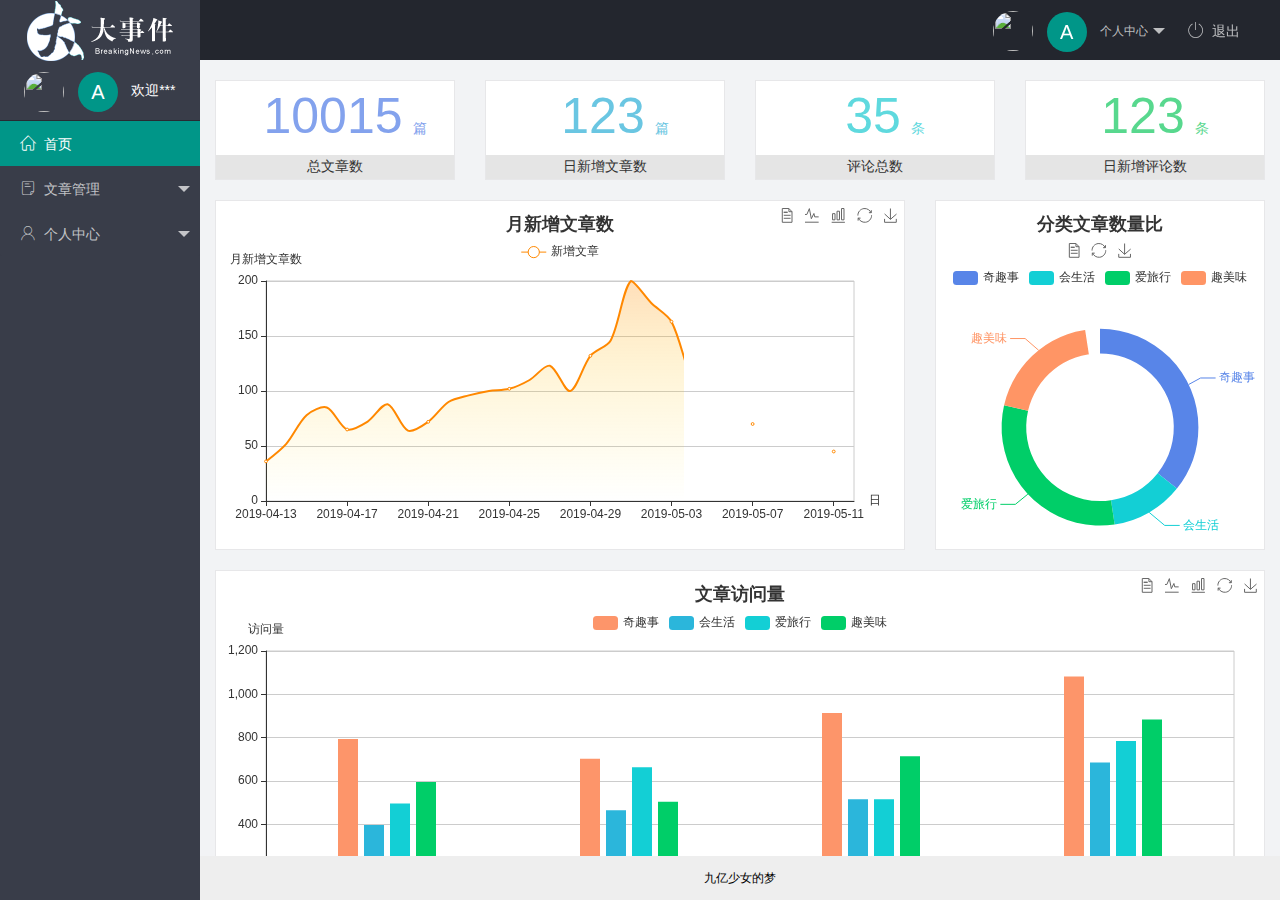
==== commit e89d1552: "文章管理" ====
--- a/index.html
+++ b/index.html
@@ -54,9 +54,12 @@
                     <li class="layui-nav-item">
                         <a class="" href="javascript:;"><span class="iconfont icon-16"></span>文章管理</a>
                         <dl class="layui-nav-child">
-                            <dd><a href="javascript:;"><i class="layui-icon layui-icon-app"></i>文章类别</a></dd>
-                            <dd><a href="javascript:;"><i class="layui-icon layui-icon-app"></i>文章列表</a></dd>
-                            <dd><a href="javascript:;"><i class="layui-icon layui-icon-app"></i>发布文章</a></dd>
+                            <dd><a href="./article/art_cate.html" target="fm"><i
+                                        class="layui-icon layui-icon-app"></i>文章类别</a></dd>
+                            <dd id="art_list"><a href="./article/art_list.html" target="fm"><i
+                                        class="layui-icon layui-icon-app"></i>文章列表</a></dd>
+                            <dd><a href="./article/art_pub.html" target="fm"><i
+                                        class="layui-icon layui-icon-app"></i>发布文章</a></dd>
                         </dl>
                     </li>
                     <li class="layui-nav-item">
